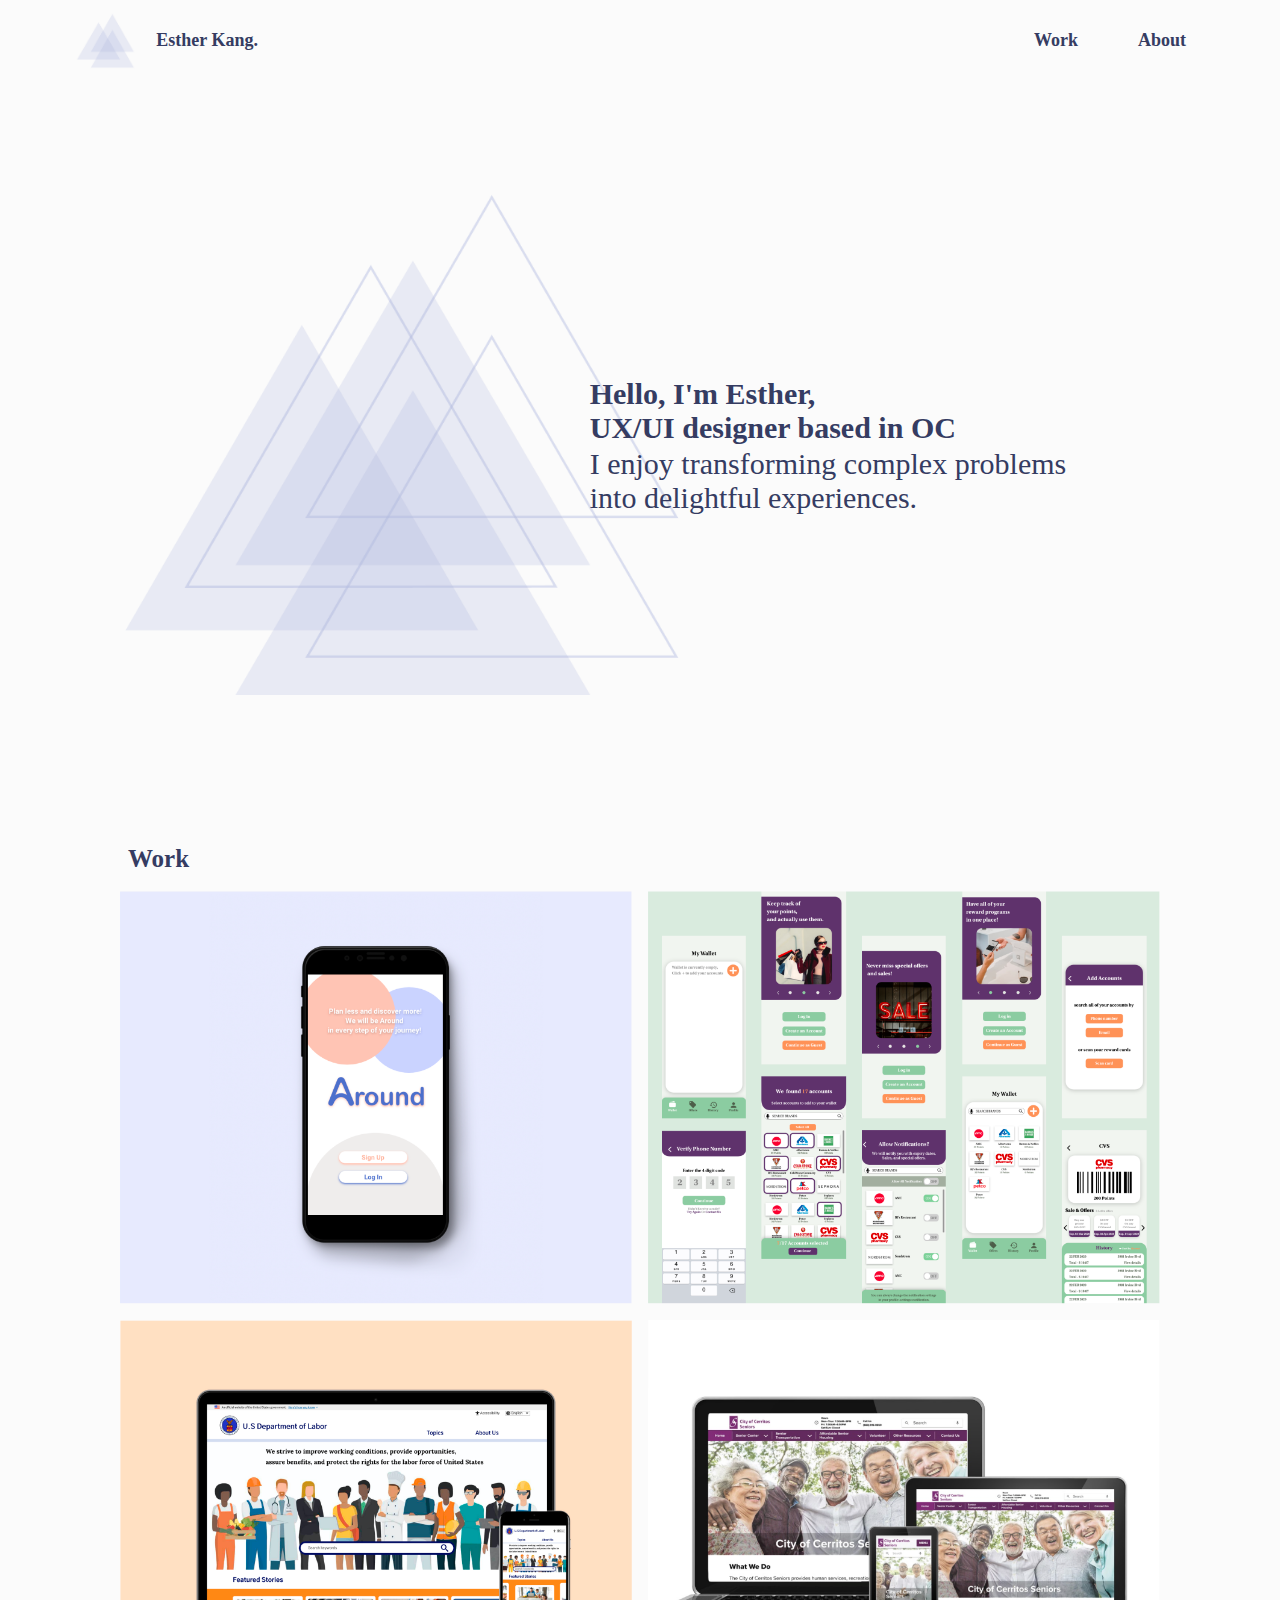
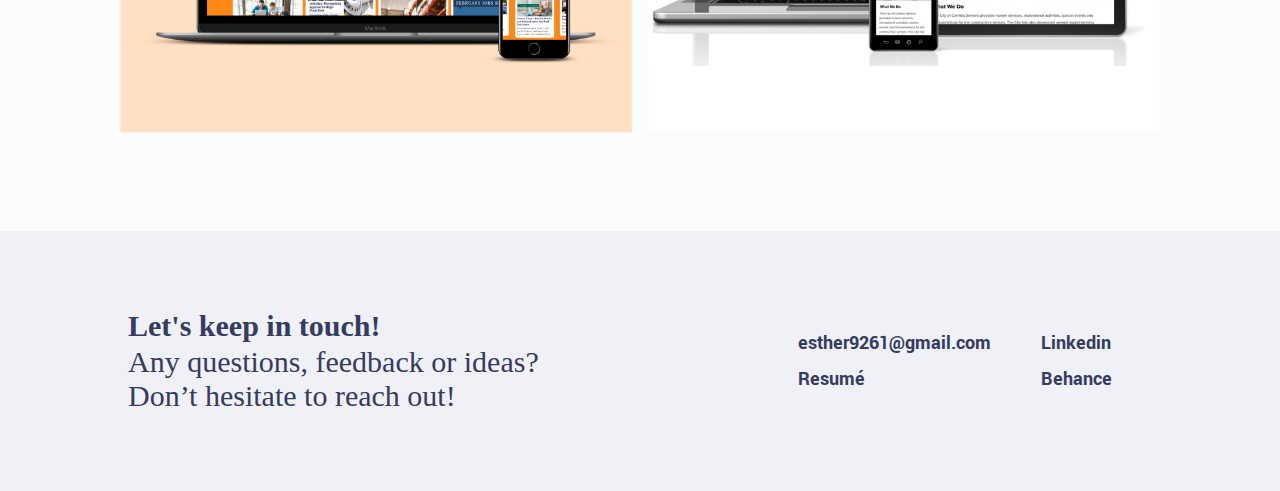
==== index.html @ efdce858 "basic" ====
<!DOCTYPE html>
<html>
<head>
  <link href="https://fonts.googleapis.com/css2?family=Playfair+Display:wght@400;700&family=Yantramanav:wght@400;700&display=swap" rel="stylesheet">
  <link href="CSS/style.css" rel="stylesheet" type="text/css">
  <link href="https://fonts.googleapis.com/icon?family=Material+Icons"
      rel="stylesheet">
  <title>Esthe Kang.</title>
  <meta name="viewport" content="width=device-width">
  <meta name="viewport" content="width=device-width, initial-scale=1, minimum-scale=1" />
</head>
<body>
   <nav class="navigation">
       <div class="logo">
           <img class="small_logo padding" src="Images/small logo.png">
           <div class="myname padding">Esther Kang.</div>
        </div>
        <div class="navItems">
            <a href="#"><b>Work</b></a>
            <a href="#">About</a>
        </div> 
        <span class="mobile">
            <span class="material-icons">
                menu
            </span>
        </span>
   </nav>

   <section class="heroSection">
           <img class="heroImage" src="Images/background.png">
       <div class="introtext">
           <h1 class="h1text">Hello, I'm Esther,<br> UX/UI designer based in OC</h1>
           <p class="pText">I enjoy transforming complex problems<br class="full">into<br class="tab"> delightful<br class="mob"> experiences.</p>
       </div>
   </section>

   <section class="workSection">
       <div class="works">
            <h1 class="gridHead">Work</h1>
            <div class="gridHead"></div>
           
            <div class="overlay">
                <img class="gridImage" src="Images/around.png">
                <div class="text-overlay">
                    <div class="inside-text">
                        <span class="bold">Around</span><br />
                        UX design case study
                    </div>
                </div>
            </div>
           
            <div class="overlay">
                <img class="gridImage" src="Images/pointbank.png">
                <div class="hoverlay">
                    <div class="inside-text"> <span class="bold">Point Bank</span><br />
                        UX design case study
                    </div>
                  </div>
                <div class="text-overlay">
                    <div class="inside-text">
                        <span class="bold">Point Bank</span><br />
                        UX design case study
                    </div>
                </div>
            </div>
        
            <div class="overlay">
                <img class="gridImage" src="Images/govrwd.png">
                <div class="text-overlay">
                    <div class="inside-text">
                        <span class="bold">U.S. Dept. of Labor</span><br />
                        Government Website Redesign
                    </div>
                </div>
            </div>
        
            <div class="overlay">
                <img class="gridImage" src="Images/cerritosSenior.png">
                <div class="text-overlay">
                    <div class="inside-text">
                        <span class="bold">Cerritos Seniors</span><br />
                        City of Cerritos Website Redesign
                    </div>
                </div>
            </div>
        
       </div>
   </section>
   <footer>
    <section class="footerContents">
       <div class="footerMsg">
           <h1 class="h1text">Let's keep in touch!</h1>
           <p class="pText">Any questions, feedback or ideas? <br>Don’t hesitate to reach out!</p>
       </div>
    <div class="footerlinks">
      <div class="contactInfo tablet">
        <a href="#">esther9261@gmail.com</a>
        <a href="#">Resumé</a>
      </div>
        <div class="social tablet">
            <a href="#">Linkedin</a>
            <a href="#">Behance</a>
       </div>
    </div>
   </section>
   </footer>
   <script src="https://ajax.googleapis.com/ajax/libs/jquery/3.4.1/jquery.min.js"></script>
   <script src="js/index.js"></script>
</body>
</html>
---- CSS/style.css ----
body{
    background-color: #fbfbfb;
    margin: 0px;
    padding: 0px;
}
/* Navigation styles */
.navigation{
    display: flex;
    flex-direction: row;
    flex-wrap: nowrap;
    justify-content: space-between; 
    align-items: center;
    margin: 0px 5vw;
}
.logo{
    display:flex;
    align-items: center;
}
.small_logo{
    width: 15%;
    height: auto;
}
.myname{
    color: #353C62;
    font-size: 18px;
    font-family: Playfair+Display;
    font-weight: 700;
    text-decoration: none;
}
.navItems{
    display: flex;
    
}
.navItems a{
    margin:30px;
    color: #353C62;
    font-size: 18px;
    font-family: Playfair+Display;
    font-weight: 700;
    text-decoration: none;
}
.padding{
    margin: 10px;
}

/* herosection styles */
.heroSection{
    display: flex;
    flex-direction: row;
    flex-wrap: nowrap;
    justify-content: center;
    align-items: center;
    margin: 8vh 0px;
    height: 65vh;
}
.heroImage{
    width: 45%;
    height: auto;
    z-index: -30;
}
.introtext{
    position: relative;
    right: 100px;
}

/* worksection */

.workSection{
    margin: 10vh 0vh;
}

.works{
    display: flex;
    flex-direction: row;
    flex-wrap: wrap;
    justify-content: center;
    align-content: flex-start;
}

.gridImage{
    width: 40vw;
    margin: 0px;
    padding: 8px;
    display: block; 
}

.hoverlay{
    display: flex;
    justify-content: center;
    align-items: center;
    position: absolute;
    top: 0;
    bottom: 0;
    left: 0;
    right: 0;
    height: 100%;
    width: 100%;
    opacity: 0;
    transition: .5s ease;
    background-color: white
}
.overlay:hover .hoverlay{
    opacity: 0.8;
  }

.inside-text{
    margin: 10px;
    font-size: 18px;
    font-family: yantramanav;
    
}

.gridHead{
    width: 40vw;
    margin-bottom: 10px;
    display: block;
    color: #353C62;
    font-size: 25px; 
}

/* footer */
footer{
    background-color: #F0F1F6;
    align-items: center;
}

.footerContents{
    display: flex;
    flex-direction: row;
    flex-wrap: nowrap;
    justify-content: center;
    align-items: center;
    height: 260px;
    /* margin: 0px 5vw; */
}


.h1text{
    margin: 2px 0px;
    color: #353C62;
    font-size: 30px;
    font-family: Playfair+Display;
    font-weight: 700;
}
.pText{
    margin: 2px 0px;
    color: #353C62;
    font-size: 30px;
    font-family: Playfair+Display;
    font-weight: 400;
}


.footerlinks{
    display: flex;
    flex-direction: row;
    flex-wrap: nowrap;
    align-items: flex-start;
    /* font-size: 30px; */
    width: 30vw;
}

.contactInfo a{
    padding: 5px 0px;
    color: #353C62;
    display: flex;
    flex-direction: row;
    font-size: 20px;
   text-decoration: none;
   font-family: Yantramanav;
    font-weight: 700;
}
.social a{
    padding: 5px 0px;
    color: #353C62;
    display: flex;
    flex-direction: row;
    font-size: 20px;
    text-decoration: none;
    font-family: Yantramanav;
    font-weight: 700;
}

.footerMsg{
    width: 50vw;
}

.contactInfo{
    padding: 0px 30px;
}
.social{
    padding: 0px 20px;
}

.mobile{
    display: none;
}
.overlay{
    position: relative;
}
.text-overlay{
    display: none;
}
.full
{
    display: inline;
}

.tab{
    display: none;
}

.mob{
    display: none;
}

@media only screen and (max-width: 1024px) {
    .navItems{
        display: none;
    }
    .mobile{
        display: inline-block;
    }

/* herosection styles */

.heroSection{
    height: 40vh;
}
    .heroImage{
        margin-left: 10vw;
    }
    .introtext{
        right: 80px;    
    }
   
/* worksection styles */

     .text-overlay{
        display: inline-block;
        position: absolute; 
        left: 1vw; 
        bottom: 1vw;
        width: 40vw; 
        background:rgba(0,0,0);
        opacity:0.5;
        color: white;

    } 
    .inside-text{
        margin: 10px;
        font-size: 18px;
        font-family: yantramanav;
    }

    .bold{
        font-weight: 700;
    }

    /* footer */

    .footerlinks{
        flex-wrap: wrap;
    }
    
    .tablet{
        width: 80vw;
    }

    .contactInfo{
        padding: 0px 20px;
    }
    .social{
        padding: 0px 20px;
    }

    .h1text{
        font-size: 25px;
    }
    .pText{
        font-size: 25px;
    }

    .footerContents{
     height: 200px;
     padding-top: 65px ;
     /* top: 50%; */
     align-items: baseline;   
    }


    .full{
        display: none;
    }

    .tab{
        display: inline;
    }

    .mob{
        display: none;
    }
    

}

@media only screen and (max-width: 420px) {
    
    
    .heroSection{
        height: 30vh;
    }

    .introtext{
        right: 55vw;    
    }
    
    .heroImage{
        width: 70vw;
        margin-left: 55vw;
    }
    
    .gridImage{
        width: 80vw;
        padding: 10px 0px;
    }

    .gridHead{
        font-size: 18px; 
    }
    
    .text-overlay{
        display: inline-block;
        position: absolute; 
        left: 0vw; 
        bottom: 0vw;
        width: 80vw; 
        background:rgba(0,0,0);
        opacity:0.5;
        color: white;
    }
    
       
    
    .footerContents{
        padding-top: 0px ;
        flex-wrap: wrap;
        justify-content: center;
        align-content: center;
        height: 250px;
    }
    .footerMsg{
        width: 80vw;
    }
    .footerlinks{
        width: 80vw;
    }
    .h1text{
        font-size: 18px;
        width: 70vw;
    }
    .pText{
        font-size: 18px;
    }

    .contactInfo a{
        font-size: 15px;
    }

    .social a{
        font-size: 15px;
    }

    .contactInfo{
        padding: 0px
    }

    .social{
        padding: 0px;
    }

    .full{
        display: none;
    }

    .tab{
        display: none;
    }

    .mob{
        display: inline;
    }
}
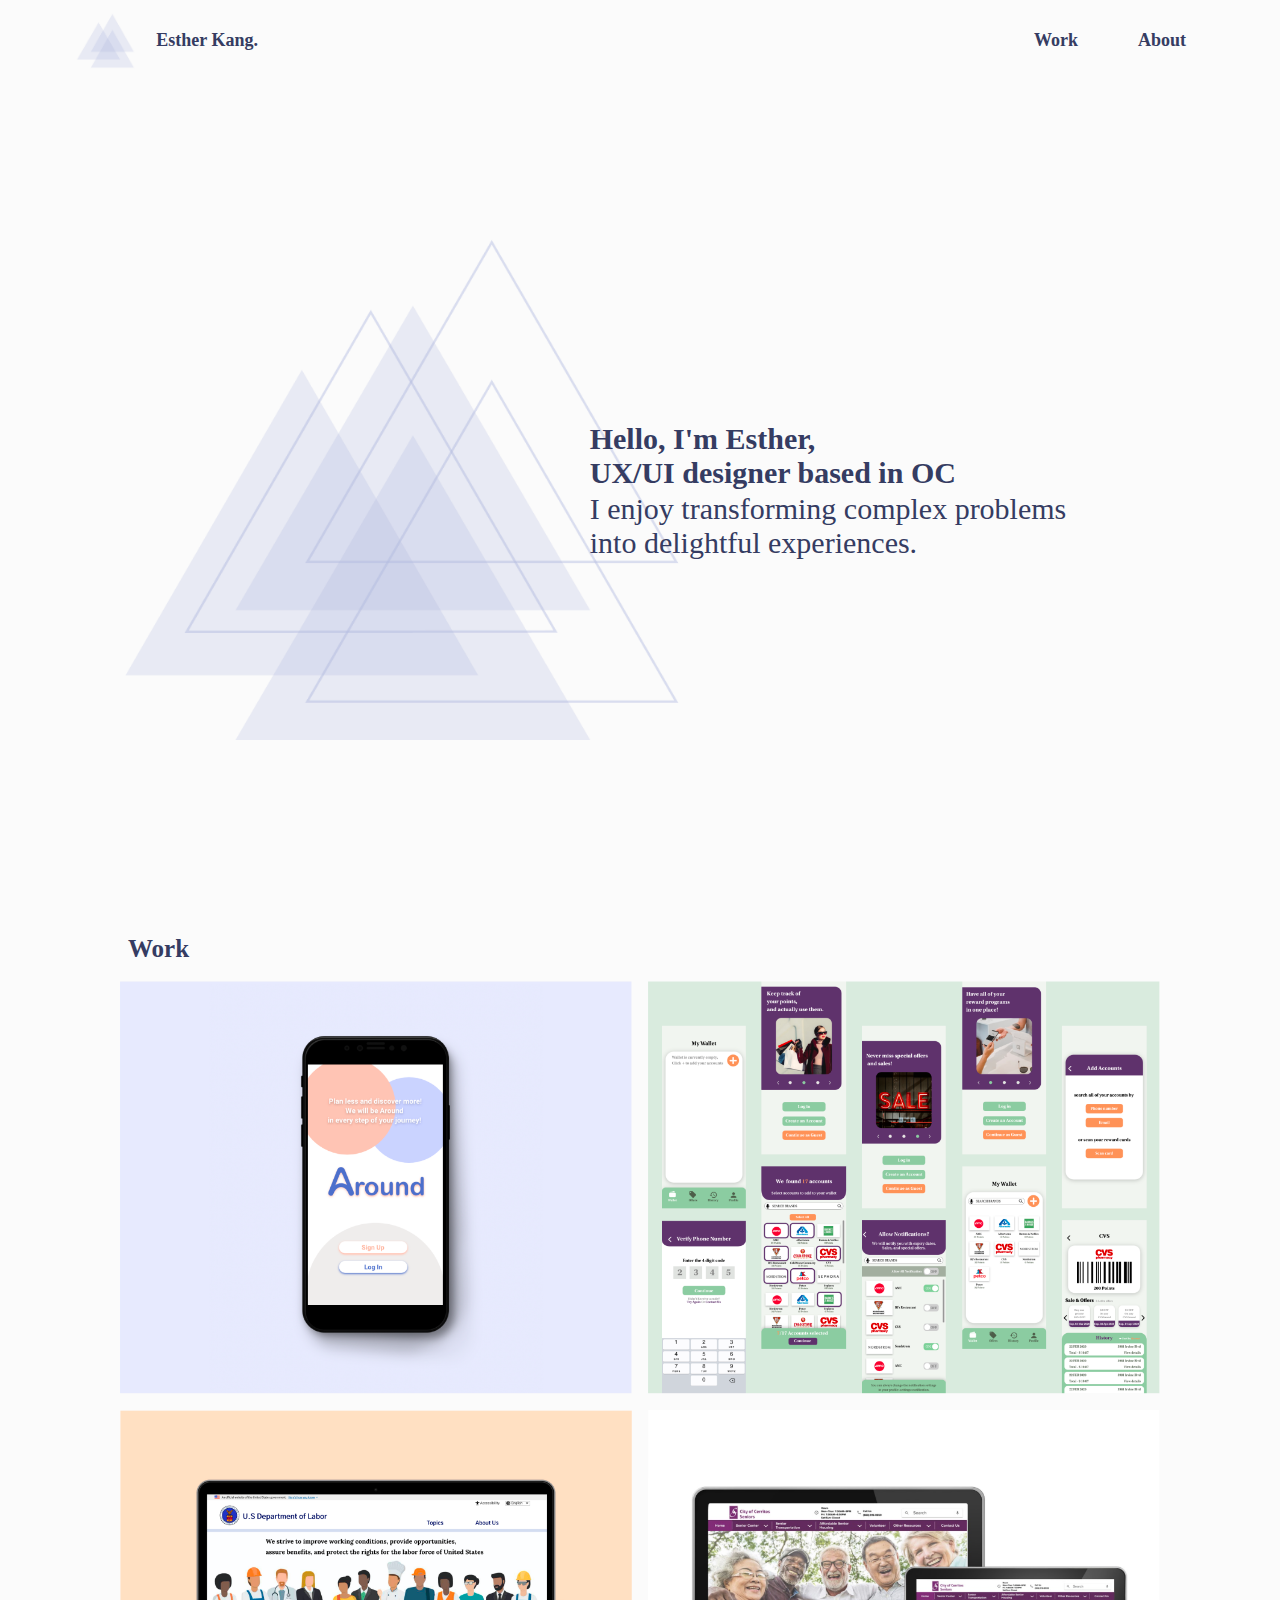
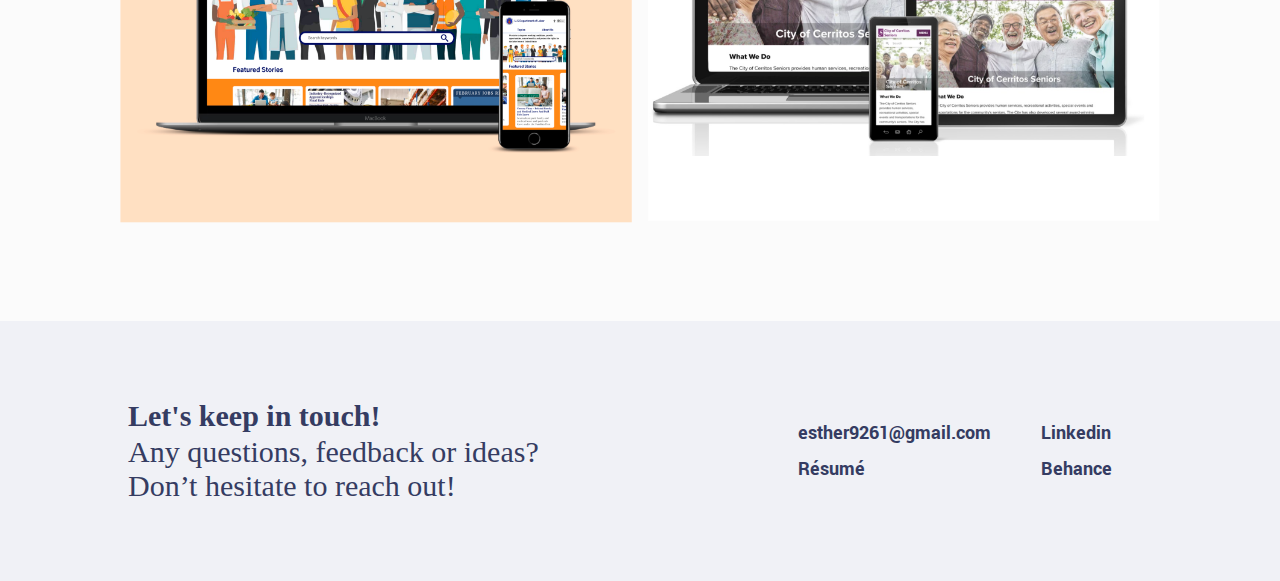
==== commit 93c3e1b0: "yesyes" ====
--- a/index.html
+++ b/index.html
@@ -16,7 +16,7 @@
            <div class="myname padding">Esther Kang.</div>
         </div>
         <div class="navItems">
-            <a href="#"><b>Work</b></a>
+            <a class="underline" href="#"><b>Work</b></a>
             <a href="#">About</a>
         </div> 
         <span class="mobile">
@@ -41,6 +41,11 @@
            
             <div class="overlay">
                 <img class="gridImage" src="Images/around.png">
+                <div class="hoverlay">
+                    <div class="inside-text"> <span class="bold">Around</span><br />
+                        UX design case study
+                    </div>
+                  </div>
                 <div class="text-overlay">
                     <div class="inside-text">
                         <span class="bold">Around</span><br />
@@ -66,6 +71,11 @@
         
             <div class="overlay">
                 <img class="gridImage" src="Images/govrwd.png">
+                <div class="hoverlay">
+                    <div class="inside-text"> <span class="bold">U.S. Dept. of Labor</span><br />
+                        Government Website Redesign
+                    </div>
+                  </div>
                 <div class="text-overlay">
                     <div class="inside-text">
                         <span class="bold">U.S. Dept. of Labor</span><br />
@@ -76,6 +86,11 @@
         
             <div class="overlay">
                 <img class="gridImage" src="Images/cerritosSenior.png">
+                <div class="hoverlay">
+                    <div class="inside-text"> <span class="bold">Cerritos Seniors</span><br />
+                        City of Cerritos Website Redesign
+                    </div>
+                  </div>
                 <div class="text-overlay">
                     <div class="inside-text">
                         <span class="bold">Cerritos Seniors</span><br />
@@ -95,7 +110,7 @@
     <div class="footerlinks">
       <div class="contactInfo tablet">
         <a href="#">esther9261@gmail.com</a>
-        <a href="#">Resumé</a>
+        <a href="#">Résumé</a>
       </div>
         <div class="social tablet">
             <a href="#">Linkedin</a>
--- a/CSS/style.css
+++ b/CSS/style.css
@@ -28,8 +28,7 @@
     text-decoration: none;
 }
 .navItems{
-    display: flex;
-    
+    display: flex;    
 }
 .navItems a{
     margin:30px;
@@ -38,11 +37,25 @@
     font-family: Playfair+Display;
     font-weight: 700;
     text-decoration: none;
-}
+    transition: .5s ease;
+}
+
+.underline{
+    text-decoration: underline;
+    color: #353C62; 
+}
+
+.navItems a:hover{
+    color: #B0B6DA
+}
+   
+
 .padding{
     margin: 10px;
 }
 
+
+
 /* herosection styles */
 .heroSection{
     display: flex;
@@ -51,7 +64,7 @@
     justify-content: center;
     align-items: center;
     margin: 8vh 0px;
-    height: 65vh;
+    height: 75vh;
 }
 .heroImage{
     width: 45%;
@@ -105,9 +118,12 @@
 
 .inside-text{
     margin: 10px;
-    font-size: 18px;
+    font-size: 30px;
     font-family: yantramanav;
     
+}
+.bold{
+    font-weight: 700;
 }
 
 .gridHead{
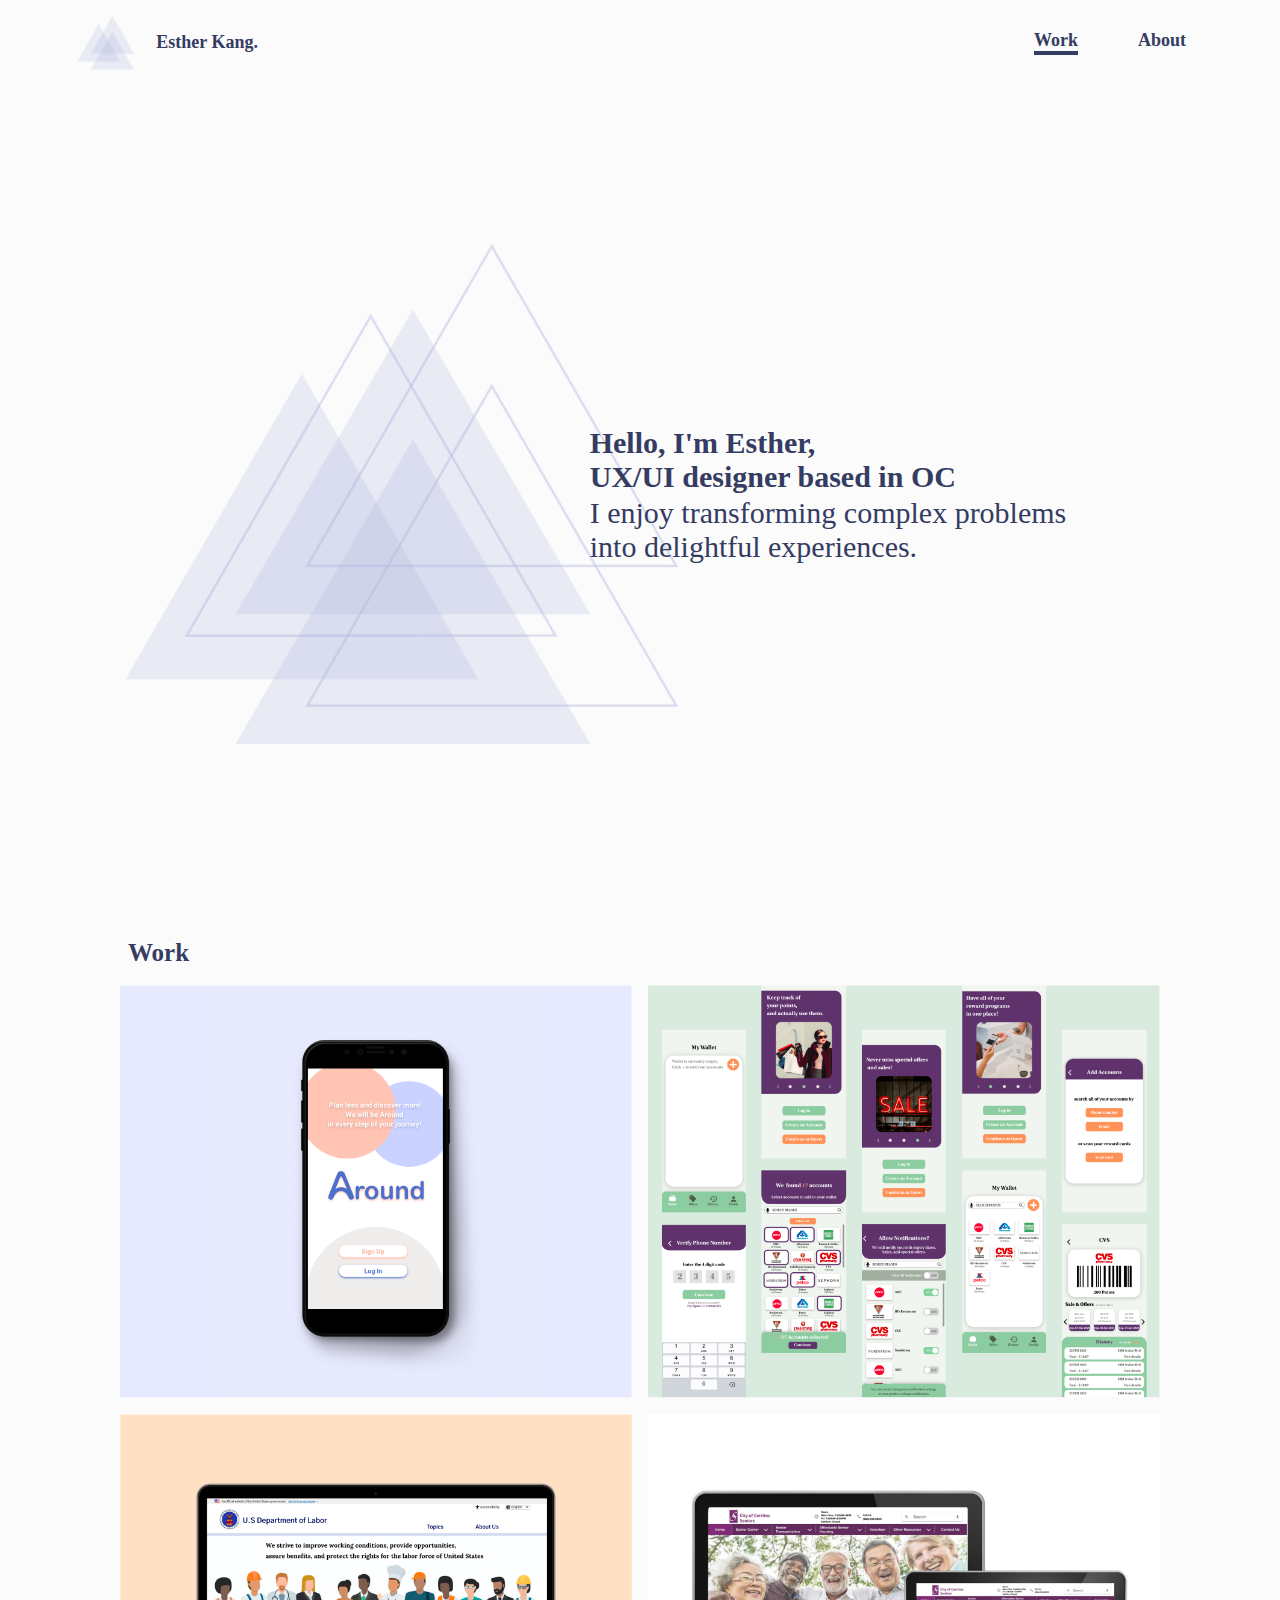
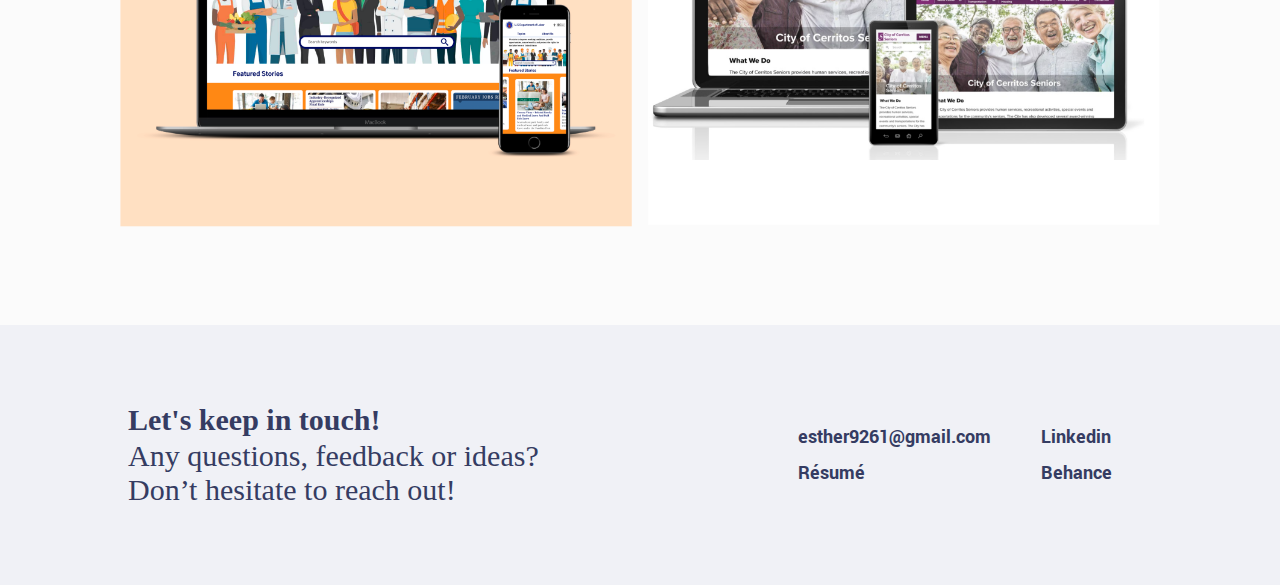
==== commit 03811d2f: "k" ====
--- a/index.html
+++ b/index.html
@@ -16,8 +16,8 @@
            <div class="myname padding">Esther Kang.</div>
         </div>
         <div class="navItems">
-            <a class="underline" href="#"><b>Work</b></a>
-            <a href="#">About</a>
+            <a id="workLink" class="underline" href="#"><b>Work</b></a>
+            <a id="aboutLink" href="#">About</a>
         </div> 
         <span class="mobile">
             <span class="material-icons">
--- a/CSS/style.css
+++ b/CSS/style.css
@@ -11,6 +11,9 @@
     justify-content: space-between; 
     align-items: center;
     margin: 0px 5vw;
+}
+.underline{
+    border-bottom: 4px solid #353C62;
 }
 .logo{
     display:flex;
